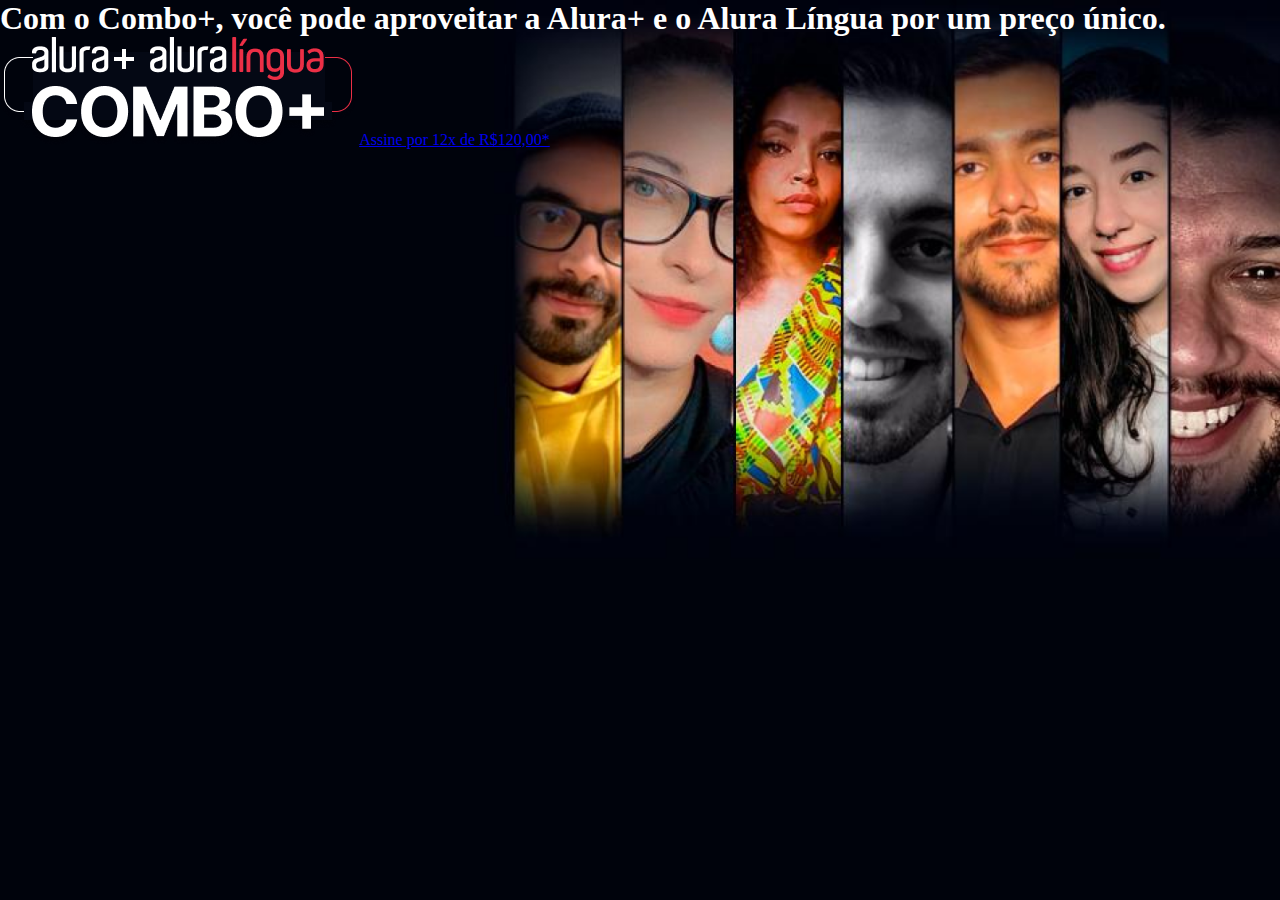
==== pag-treino02/index.html @ 71347418 "Novo projeto" ====
<!DOCTYPE html>
<html lang="pt-br">
<head>
    <meta charset="UTF-8">
    <meta name="viewport" content="width=device-width, initial-scale=1.0">
    <link rel="stylesheet" href="css/style.css">
    <title>Alura Plus</title>
</head>
<body>
    <main>
        <section class="container principal">
            <h1 class="principal_texto_anuncio">Com o Combo+, você pode aproveitar a Alura+ e o Alura Língua por um preço único.</h1>
            <img class="principal_img" src="assets/Combo.png" alt="O Combo+ é a junção do Alura+ e do Alura Língua.">
            <a href="www.alura.com.br">Assine por 12x de R$120,00*</a>
        </section>
    </main>
</body>
</html>
---- pag-treino02/css/style.css ----
:root {
    --branco-principal: #FFFFFF;
    --cinza-secundario: #C0C0C0;
    --botao-azul: #167BF7;
    --cor-de-fundo: #00030C;
}

* {
    margin: 0;
    padding: 0;
    box-sizing: border-box;
}

body {
    background-color: var(--cor-de-fundo);
    color: var(--branco-principal);
}

.container {
    height: 100vh;
}

.principal {
    background-image: url("../assets/Background.png");
    background-repeat: no-repeat;
    background-size: contain;
}
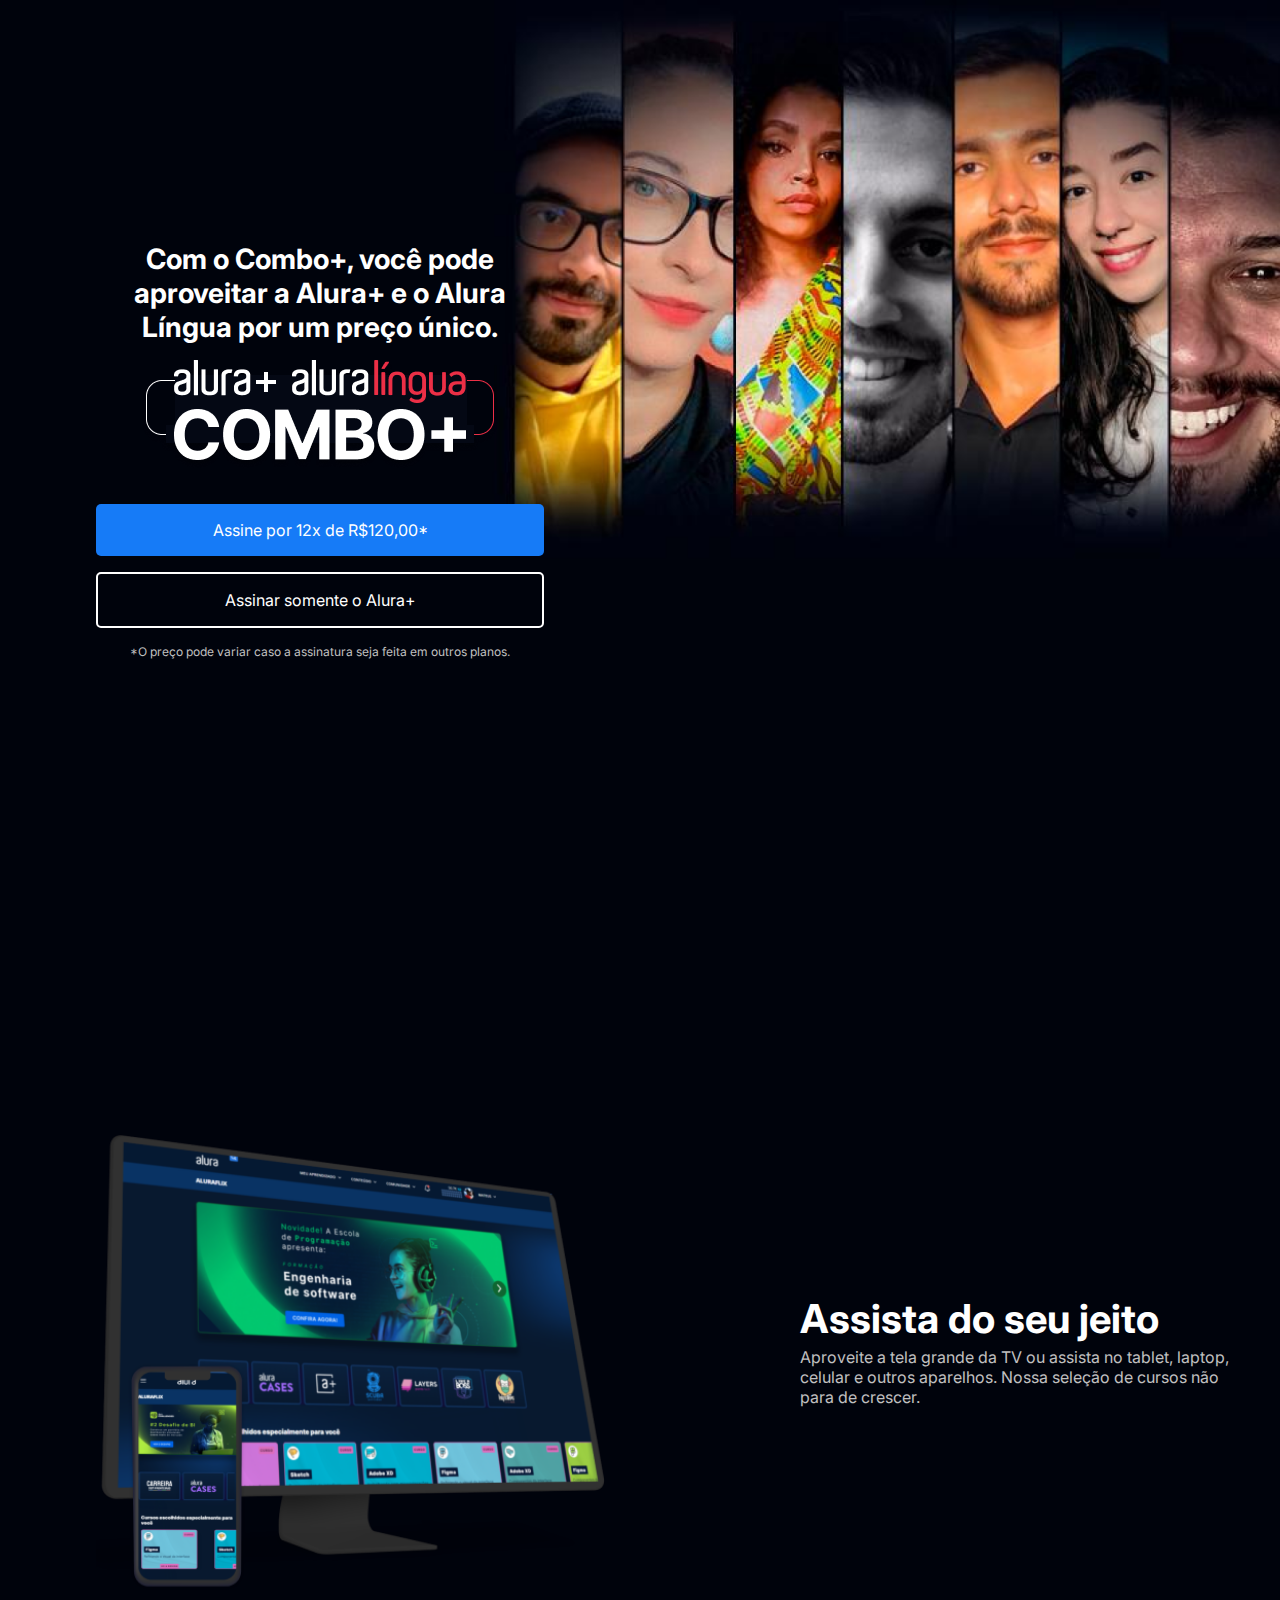
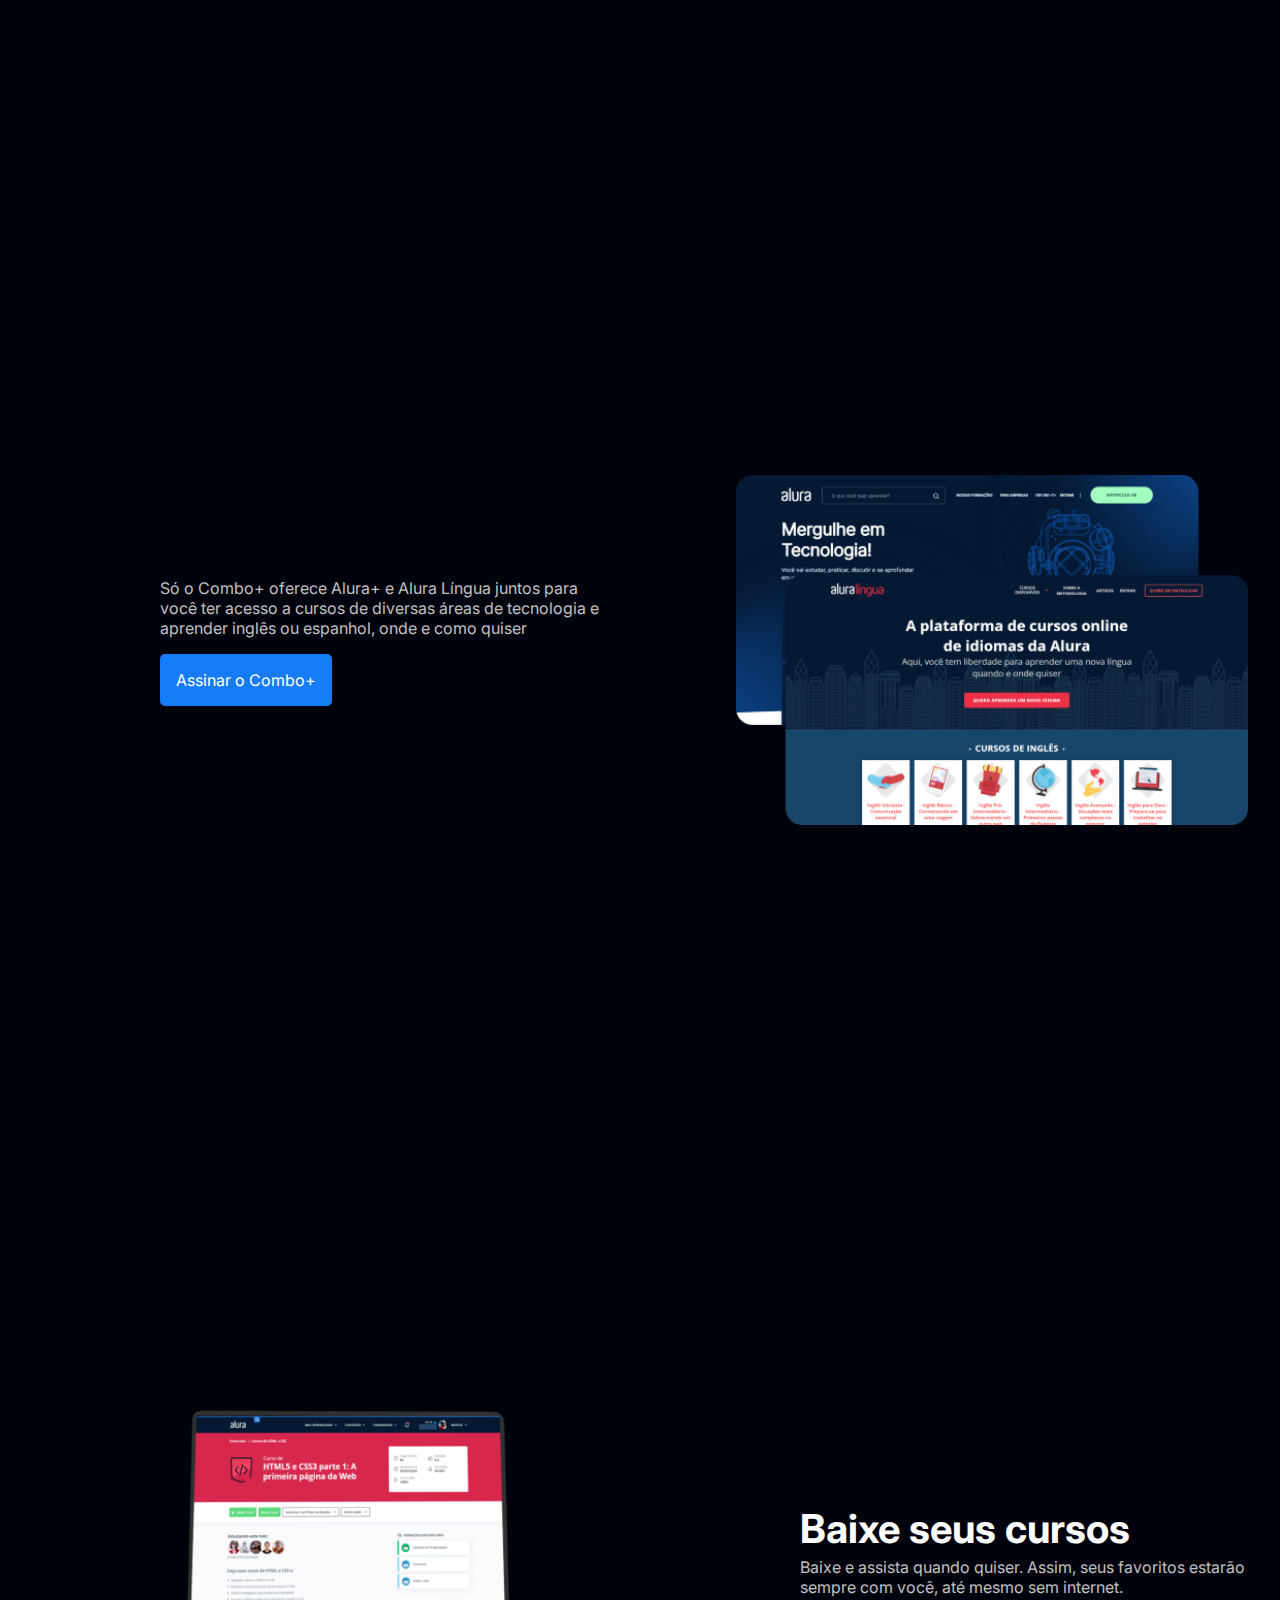
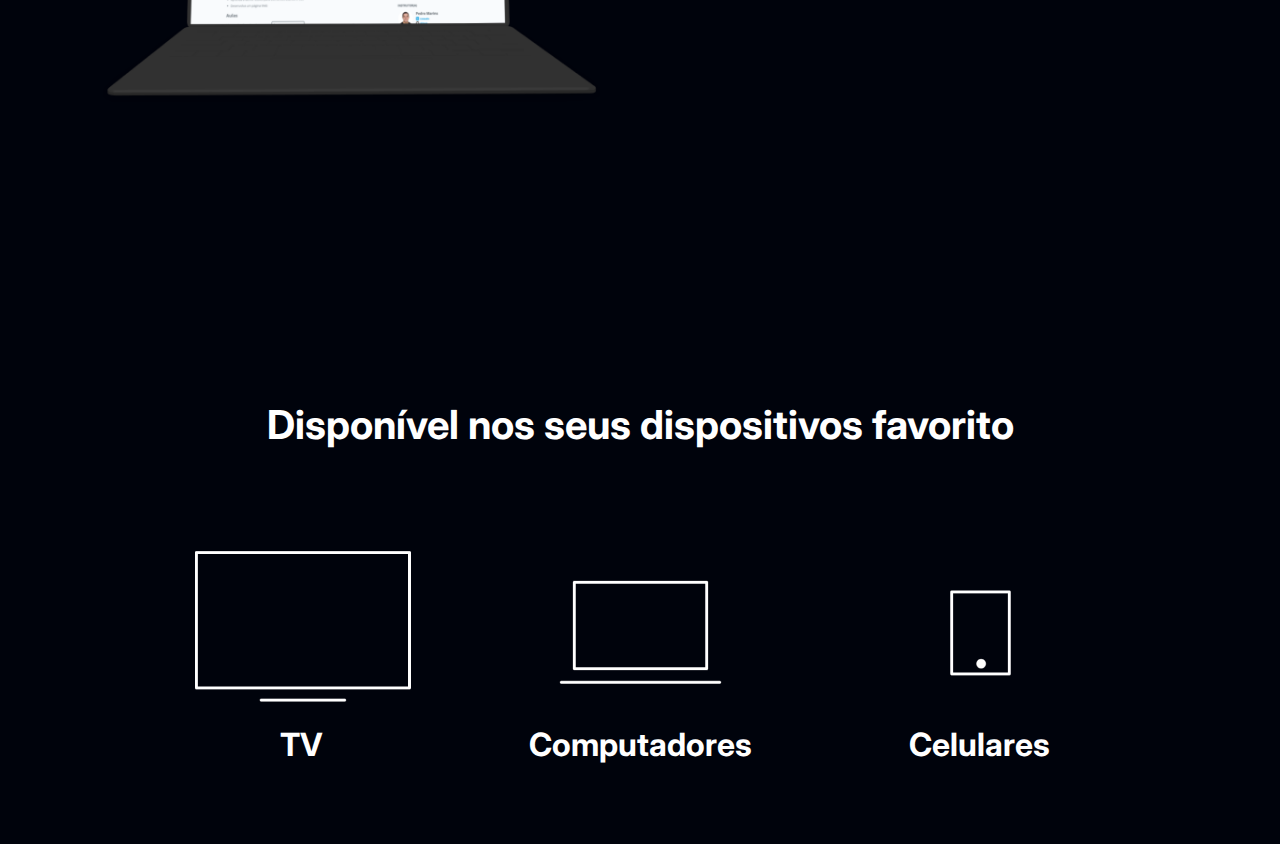
==== commit 7e50f036: "atualização" ====
--- a/pag-treino02/index.html
+++ b/pag-treino02/index.html
@@ -9,9 +9,51 @@
 <body>
     <main>
         <section class="container principal">
-            <h1 class="principal_texto_anuncio">Com o Combo+, você pode aproveitar a Alura+ e o Alura Língua por um preço único.</h1>
-            <img class="principal_img" src="assets/Combo.png" alt="O Combo+ é a junção do Alura+ e do Alura Língua.">
-            <a href="www.alura.com.br">Assine por 12x de R$120,00*</a>
+            <div class="container_caixa">
+                <h1 class="container_titulo">Com o Combo+, você pode aproveitar a Alura+ e o Alura Língua por um preço único.</h1>
+                <img class="container_img" src="assets/Combo.png" alt="O Combo+ é a junção do Alura+ e do Alura Língua.">
+                <a class="container_botao" href="www.alura.com.br">Assine por 12x de R$120,00*</a>
+                <a class="container_botao botao_secundario" href="www.alura.com.br">Assinar somente o Alura+</a>
+                <p class="container_aviso">*O preço pode variar caso a assinatura seja feita em outros planos.</p>
+            </div>
+        </section>
+        <section class="container secundario">
+            <img class="secundario_img" src="assets/Plataformas.png" alt="Um monitor e um celular com o Alura Plus aberto.">
+            <div class="container_descricao">
+                <h2 class="descricao_titulo">Assista do seu jeito</h2>
+                <p class="descricao_texto">Aproveite a tela grande da TV ou assista no tablet, laptop, celular e outros aparelhos. Nossa seleção de cursos não para de crescer.</p>
+            </div>
+        </section>
+        <section class="container secundario">
+            <div class="container_descricao">
+                <p class="descricao_texto">Só o Combo+ oferece Alura+ e Alura Língua juntos para você ter acesso a cursos de diversas áreas de tecnologia e aprender inglês ou espanhol, onde e como quiser</p>
+                <a class="container_botao descricao_botao" href="www.alura.com.br">Assinar o Combo+</a>
+            </div>
+            <img class="secundario_img" src="assets/Telas.png" alt="Tela da Alura Plus e do Alura Língua">
+        </section>
+        <section class="container secundario">
+            <img class="secundario_img" src="assets/Notebook.png" alt="Um notebook com o Alura aberto">
+            <div class="container_descricao">
+                <h2 class="descricao_titulo">Baixe seus cursos</h2>
+                <p class="descricao_texto">Baixe e assista quando quiser. Assim, seus favoritos estarão sempre com você, até mesmo sem internet.</p>
+            </div>
+        </section>
+        <section class="dispositivos">
+            <h2 class="dispositivos_titulo">Disponível nos seus dispositivos favorito</h2>
+            <ul class="dispositivos_lista">
+                <li>
+                    <img src="assets/tv.png" alt="Ícone de televisão">
+                    <h3 class="lista_item">TV</h3>
+                </li>
+                <li>
+                    <img src="assets/computador.png" alt="Ícone de computador">
+                    <h3 class="lista_item">Computadores</h3>
+                </li>
+                <li>
+                    <img src="assets/celular.png" alt="Ícone de celular">
+                    <h3 class="lista_item">Celulares</h3>
+                </li>
+            </ul>
         </section>
     </main>
 </body>
--- a/pag-treino02/css/style.css
+++ b/pag-treino02/css/style.css
@@ -1,8 +1,12 @@
+@import url('https://fonts.googleapis.com/css2?family=Inter:wght@400;700&display=swap');
+
 :root {
     --branco-principal: #FFFFFF;
     --cinza-secundario: #C0C0C0;
     --botao-azul: #167BF7;
     --cor-de-fundo: #00030C;
+
+    --fonte-principal: 'Inter', sans-serif;
 }
 
 * {
@@ -14,14 +18,103 @@
 body {
     background-color: var(--cor-de-fundo);
     color: var(--branco-principal);
+    font-family: var(--fonte-principal);
+    font-size: 1rem;
+    font-weight: 400;
 }
 
 .container {
     height: 100vh;
+    display: grid;
+    grid-template-columns: 50% 50%;
 }
 
 .principal {
     background-image: url("../assets/Background.png");
     background-repeat: no-repeat;
     background-size: contain;
+    align-items: center;
+    text-align: center;
+}
+
+.container_caixa {
+    margin: 0 6em;
+}
+
+.container_titulo {
+    font-size: 1.75rem;
+    font-weight: 700;
+}
+
+.container_img {
+    margin: 1em 0 2em 0;
+}
+
+.container_botao {
+    display: block;
+    background-color: var(--botao-azul);
+    border-radius: 5px;
+    padding: 1em;
+    color: var(--branco-principal);
+    text-decoration: none;
+    margin-bottom: 1em;
+}
+
+.botao_secundario {
+    background-color: transparent;
+    border: 2px solid var(--branco-principal);
+}
+
+.container_aviso {
+    font-size: 0.75rem;
+    color: var(--cinza-secundario);
+}
+
+.secundario {
+    align-items: center;
+}
+
+.secundario_img {
+    width: 80%;
+    margin: 0 6em;
+}
+
+.container_descricao {
+    padding: 0 2em 0 10em;
+}
+
+.descricao_titulo {
+    font-size: 2.5em;
+    font-weight: 700;
+    margin-bottom: 0.1em;
+}
+
+.descricao_texto {
+    color: var(--cinza-secundario);
+}
+
+.descricao_botao {
+    display: inline-block;
+    margin-top: 1em;
+}
+
+.dispositivos {
+    text-align: center;
+}
+
+.dispositivos_titulo {
+    font-size: 2.5em;
+}
+
+.dispositivos_lista {
+    display: flex;
+    justify-content: center;
+    list-style: none;
+    color: var(--branco-principal);
+    margin: 5em 0;
+}
+
+.lista_item {
+    font-size: 2em;
+    color: var(--branco-principal);
 }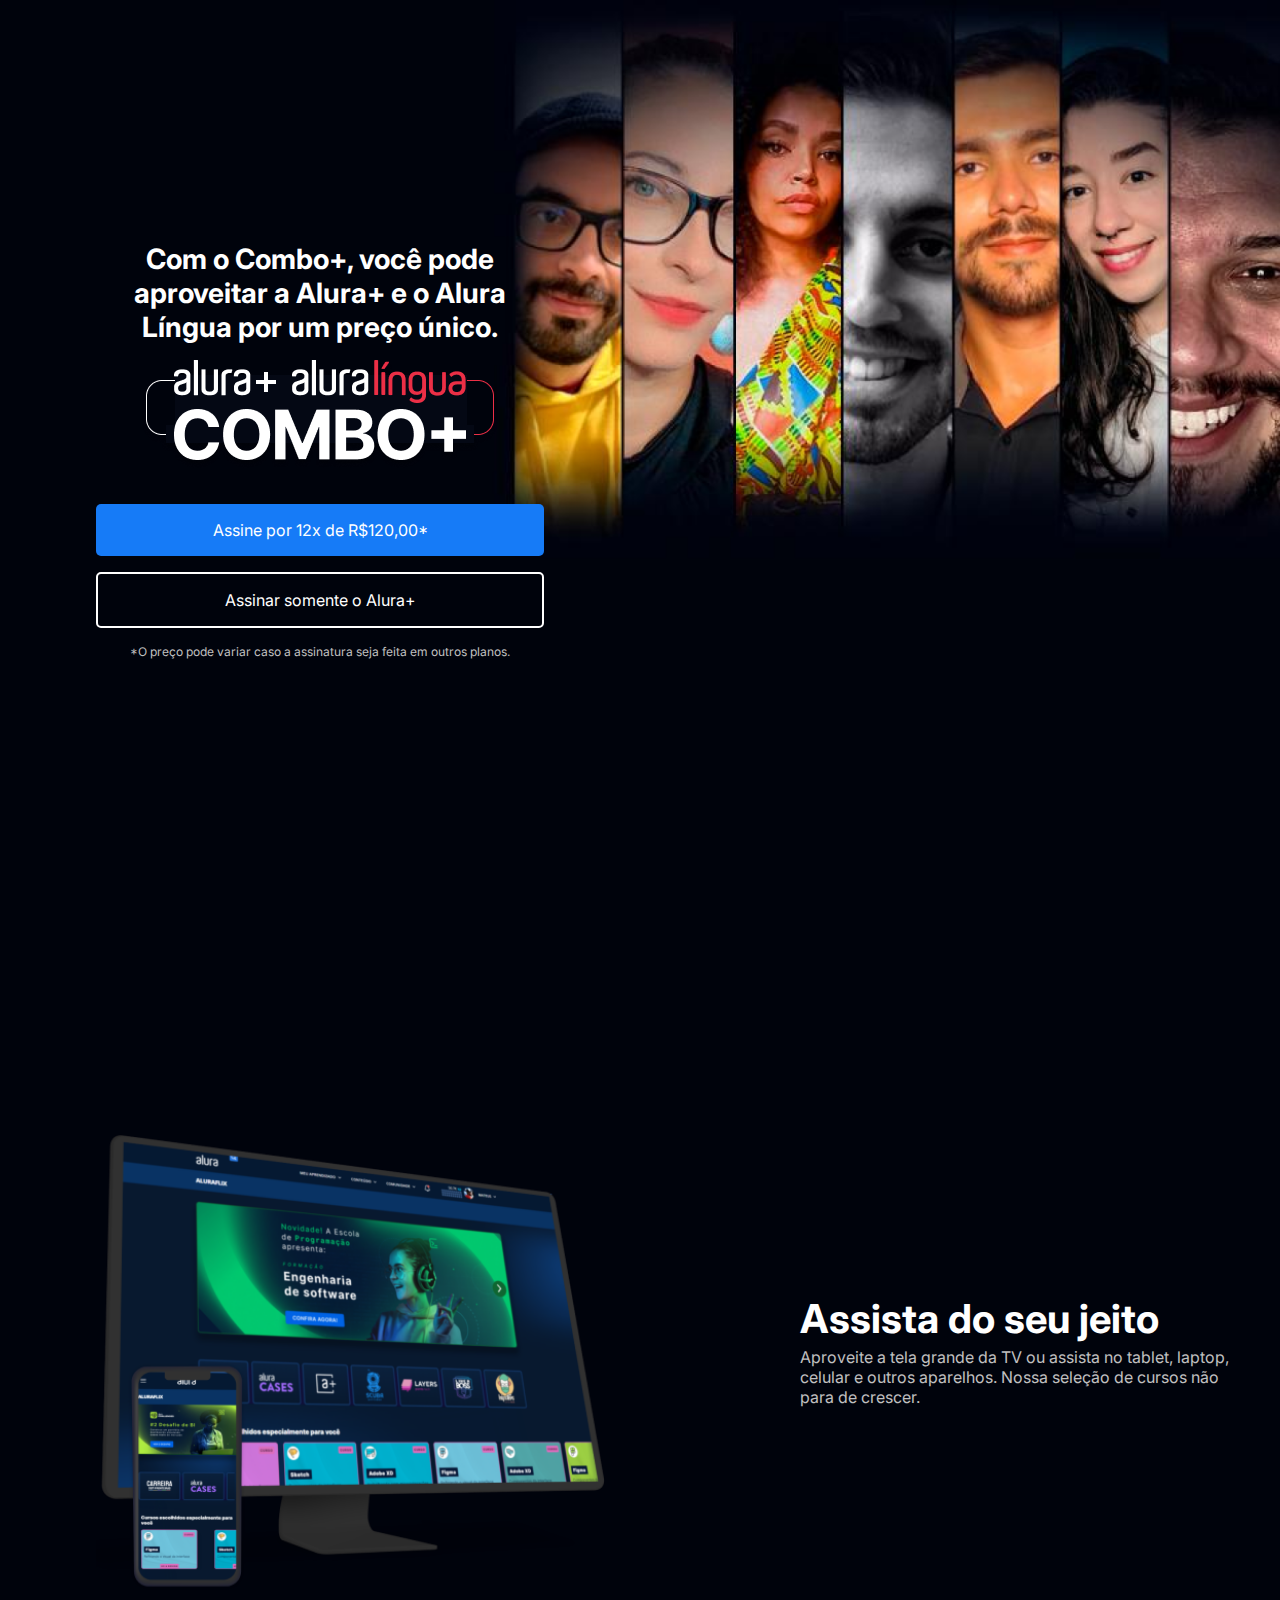
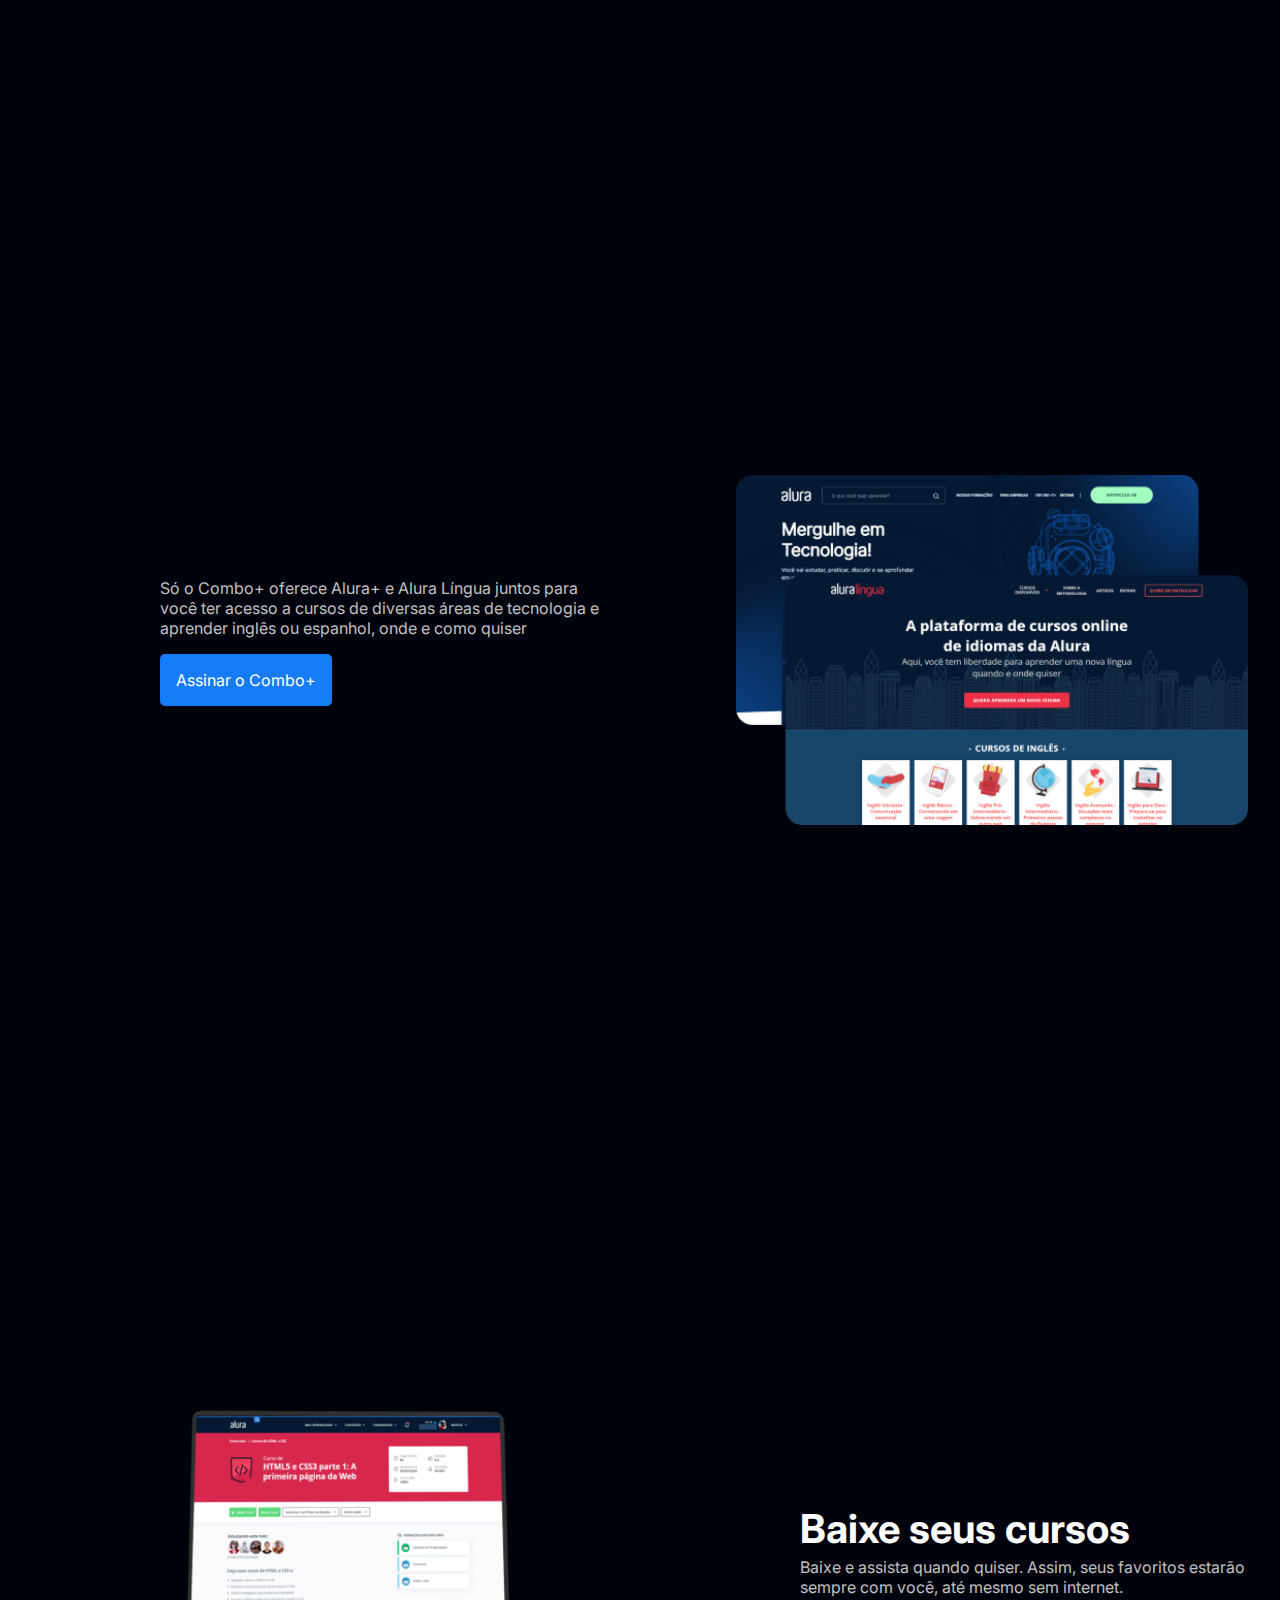
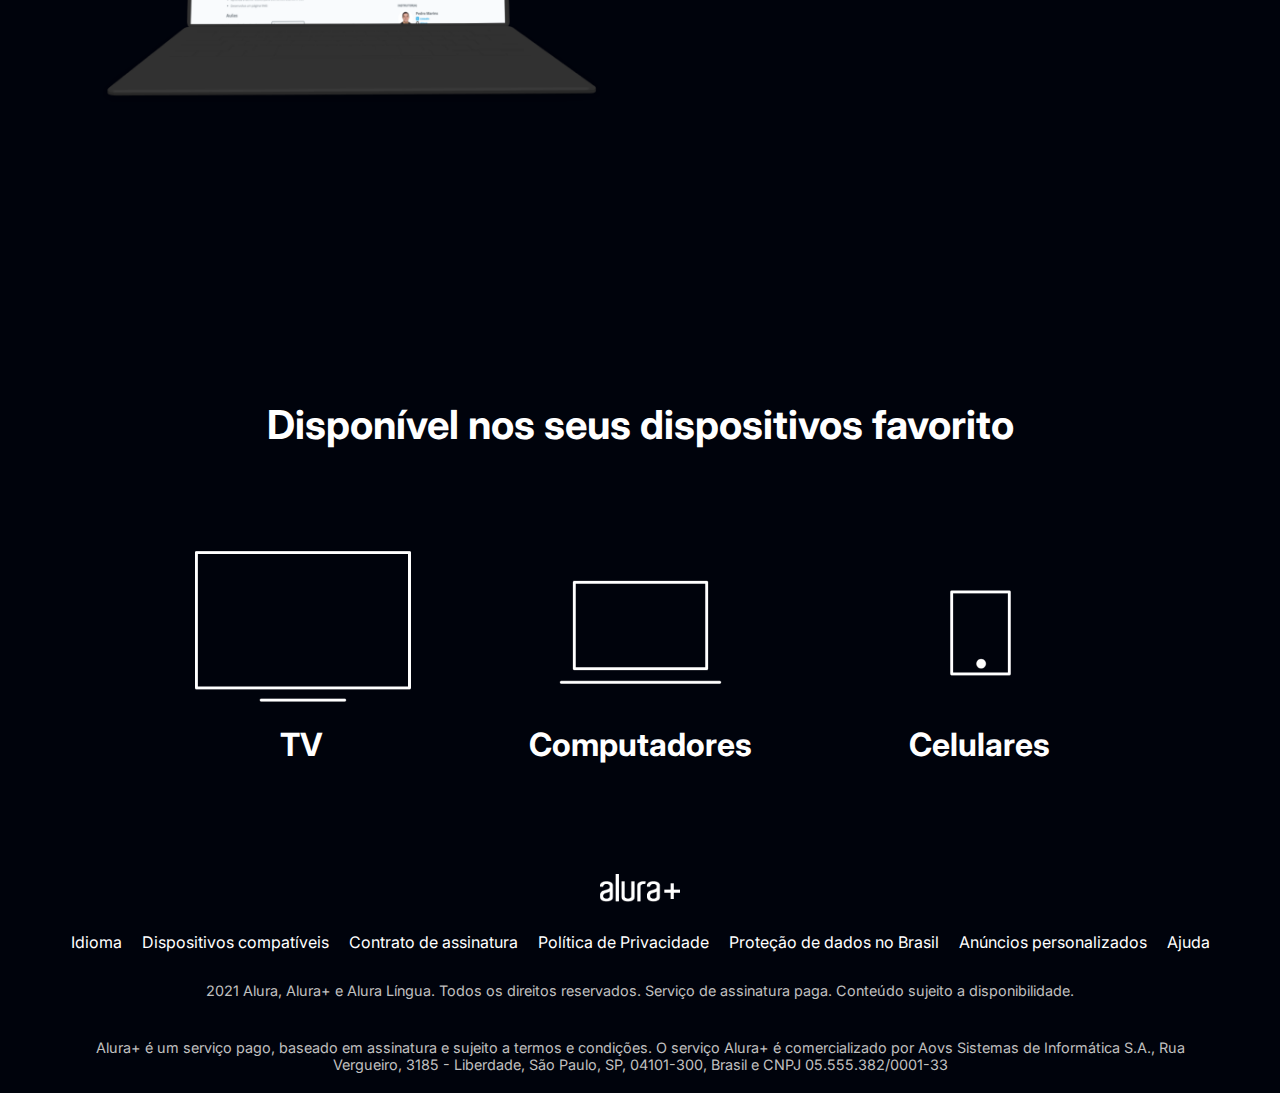
==== commit e3b9e46e: "mais" ====
--- a/pag-treino02/index.html
+++ b/pag-treino02/index.html
@@ -56,5 +56,33 @@
             </ul>
         </section>
     </main>
+    <footer class="rodape">
+        <img src="assets/Logo.png" alt="Alura+" class="rodape_logo">
+        <ul class="rodape_lista">
+            <li class="lista_link">
+                <a href="#">Idioma</a>
+            </li>
+            <li class="lista_link">
+                <a href="#">Dispositivos compatíveis</a>
+            </li>
+            <li class="lista_link">
+                <a href="#">Contrato de assinatura</a>
+            </li>
+            <li class="lista_link">
+                <a href="#">Política de Privacidade</a>
+            </li>
+            <li class="lista_link">
+                <a href="#">Proteção de dados no Brasil</a>
+            </li>
+            <li class="lista_link">
+                <a href="#">Anúncios personalizados</a>
+            </li>
+            <li class="lista_link">
+                <a href="#">Ajuda</a>
+            </li>
+        </ul>
+        <p class="rodape_texto">2021 Alura, Alura+ e Alura Língua. Todos os direitos reservados. Serviço de assinatura paga. Conteúdo sujeito a disponibilidade.</p>
+        <p class="rodape_texto">Alura+ é um serviço pago, baseado em assinatura e sujeito a termos e condições. O serviço Alura+ é comercializado por Aovs Sistemas de Informática S.A., Rua Vergueiro, 3185 - Liberdade, São Paulo, SP, 04101-300, Brasil e CNPJ 05.555.382/0001-33</p>
+    </footer>
 </body>
 </html>--- a/pag-treino02/css/style.css
+++ b/pag-treino02/css/style.css
@@ -117,4 +117,37 @@
 .lista_item {
     font-size: 2em;
     color: var(--branco-principal);
+}
+
+.rodape {
+    display: flex;
+    flex-direction: column;
+    align-items: center;
+    text-align: center;
+}
+
+.rodape_logo {
+    width: 80px;
+    margin: 30px 0;
+}
+
+.rodape_lista {
+    display: flex;
+    justify-content: center;
+    gap: 20px;
+    list-style: none;
+    margin-bottom: 10px;
+}
+
+.lista_link a{
+    font-family: var(--fonte-principal);
+    color: var(--branco-principal);
+    text-decoration: none;
+}
+
+.rodape_texto {
+    color: var(--cinza-secundario);
+    font-size: 0.9em;
+    width: 90%;
+    margin: 20px 0;
 }